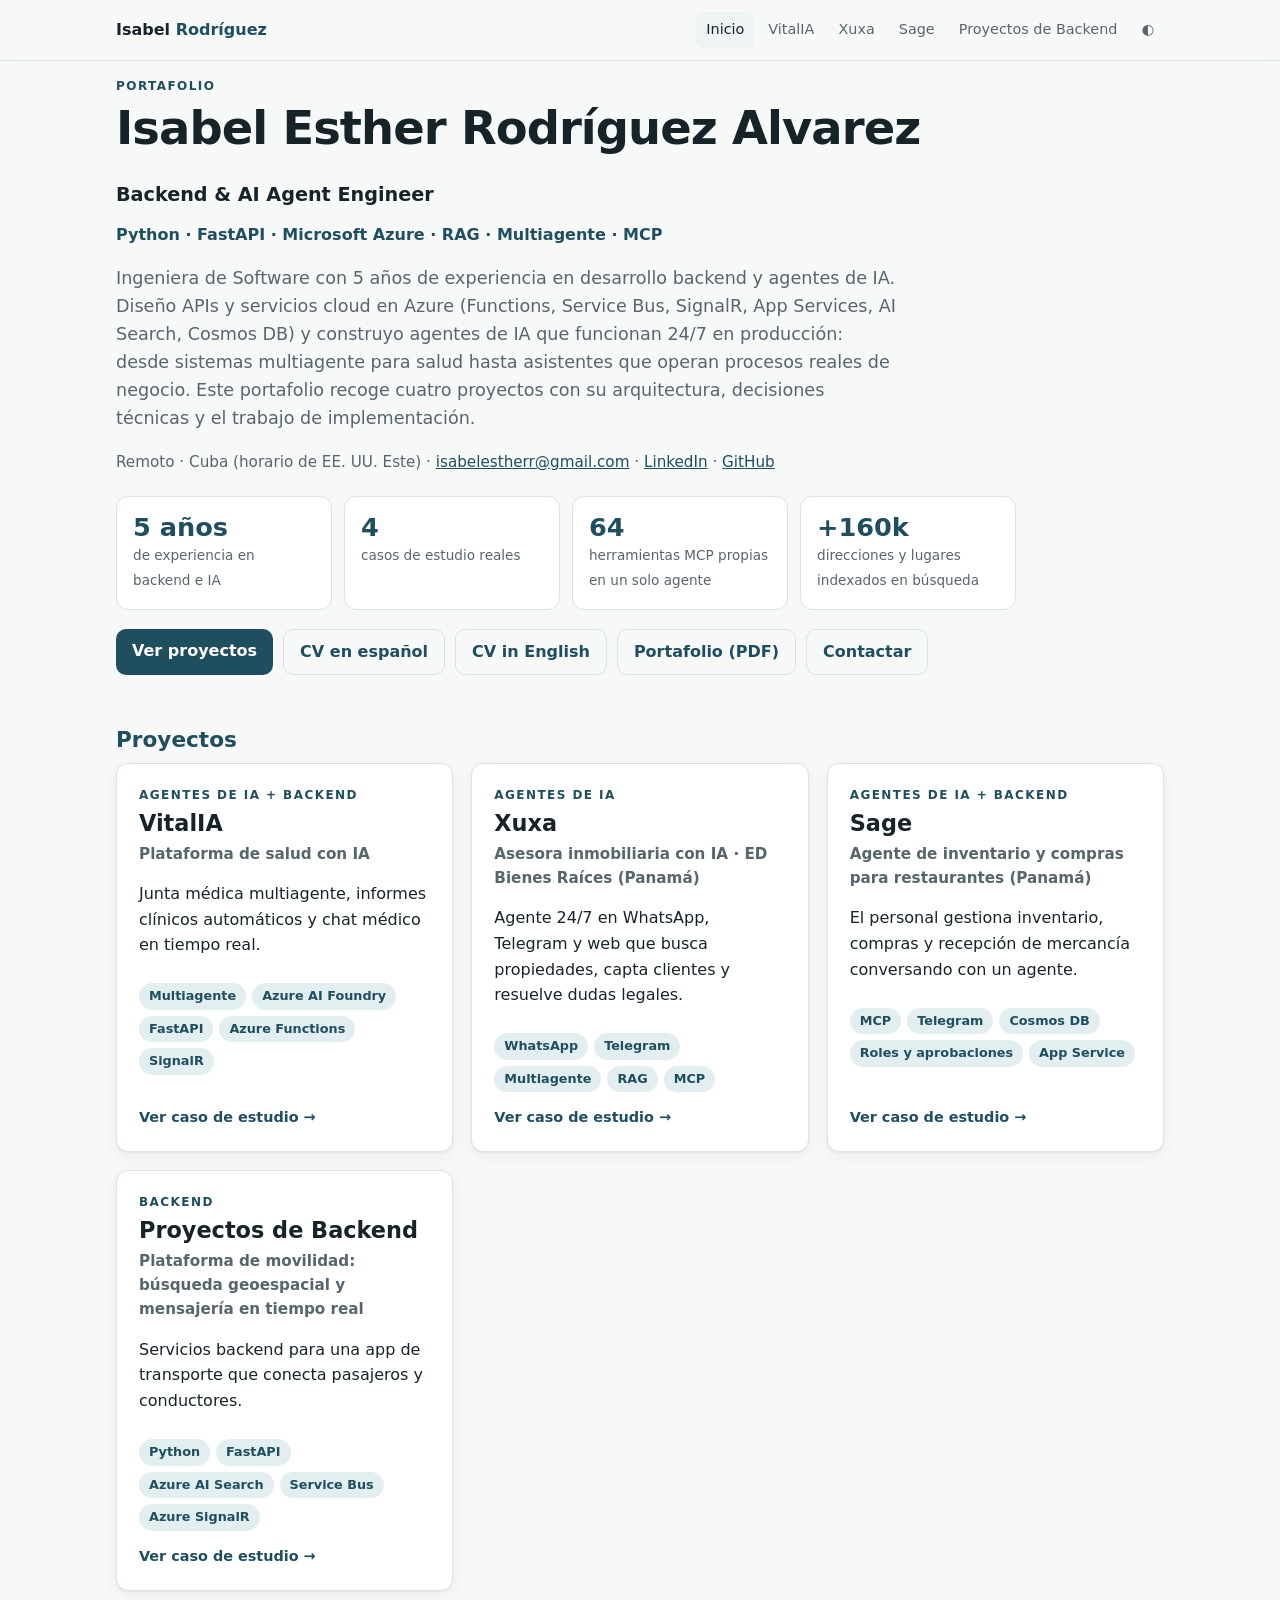
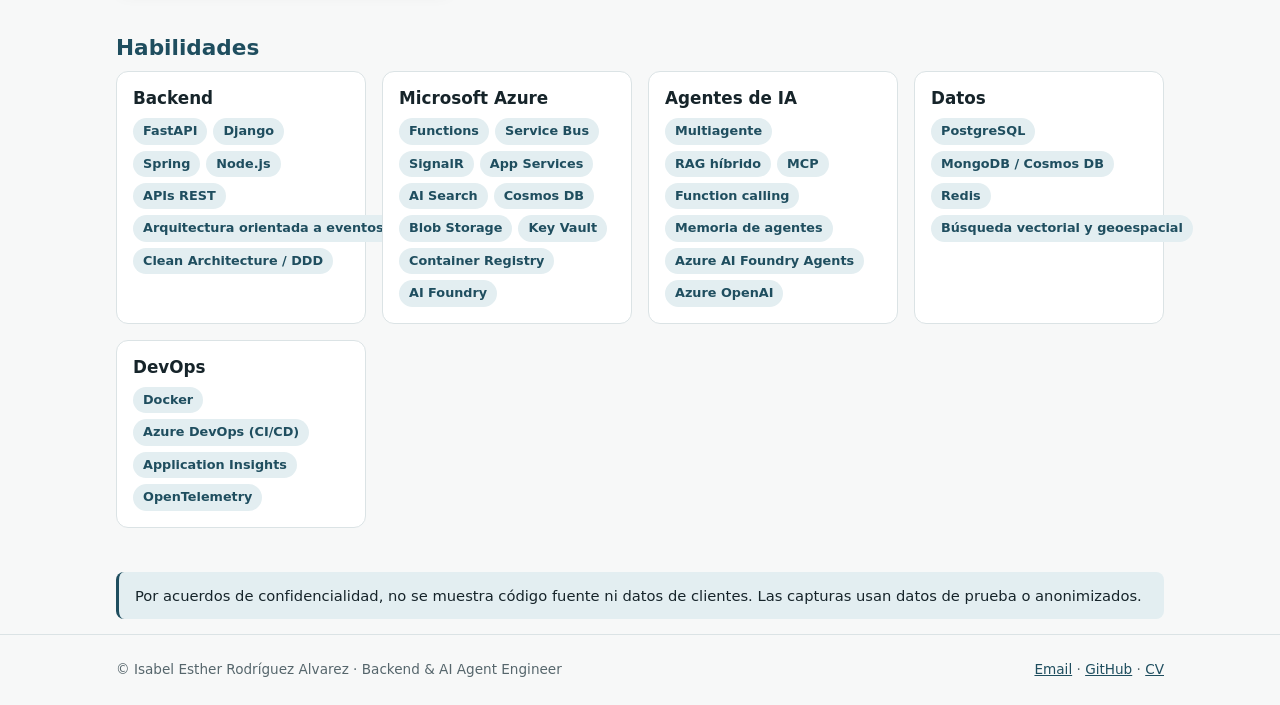
==== index.html @ 1a32b3fb "Publicar portafolio" ====
<!doctype html>
<html lang="es">
<head>
  <meta charset="utf-8">
  <meta name="viewport" content="width=device-width, initial-scale=1">
  <title>Isabel Rodríguez · Backend &amp; AI Agent Engineer</title>
  <meta name="description" content="Portafolio de Isabel Esther Rodríguez Alvarez, Backend &amp; AI Agent Engineer. Casos de estudio de agentes de IA y backend en producción: arquitectura, tecnologías e implementación.">
  <meta name="author" content="Isabel Esther Rodríguez Alvarez">
  <meta property="og:type" content="website">
  <meta property="og:title" content="Isabel Rodríguez · Backend &amp; AI Agent Engineer">
  <meta property="og:description" content="Agentes de IA y backends en Python y Azure, en producción. Casos de estudio y CV.">
  <meta property="og:url" content="https://isabel159.github.io/">
  <meta name="twitter:card" content="summary">
  <link rel="icon" href="data:image/svg+xml,%3Csvg xmlns='http://www.w3.org/2000/svg' viewBox='0 0 64 64'%3E%3Crect width='64' height='64' rx='14' fill='%231f4e5f'/%3E%3Ctext x='32' y='42' font-family='Segoe UI,Arial,sans-serif' font-size='28' font-weight='700' fill='white' text-anchor='middle'%3EIR%3C/text%3E%3C/svg%3E">
  <link rel="stylesheet" href="styles.css">
</head>
<body>
  <header class="site-header">
    <div class="wrap">
      <a class="brand" href="#/">Isabel <span>Rodríguez</span></a>
      <nav class="nav" id="nav"></nav>
    </div>
  </header>

  <main class="wrap" id="app"></main>

  <footer>
    <div class="wrap">
      <span>© Isabel Esther Rodríguez Alvarez · Backend &amp; AI Agent Engineer</span>
      <span><a href="mailto:isabelestherr@gmail.com">Email</a> · <a href="https://github.com/isabel159" target="_blank" rel="noopener">GitHub</a> · <a href="cv/CV_Isabel_Rodriguez_ES.pdf" target="_blank">CV</a></span>
    </div>
  </footer>

  <script src="content.js"></script>
  <script src="render.js"></script>
  <script>
    (function () {
      const { profile, cases } = window.PORTFOLIO;
      const R = window.Render;
      const app = document.getElementById('app');
      const nav = document.getElementById('nav');

      function renderNav(active) {
        nav.innerHTML =
          `<a href="#/" class="${active === 'home' ? 'active' : ''}">Inicio</a>` +
          cases.map((c) => `<a href="#/proyecto/${c.slug}" class="${active === c.slug ? 'active' : ''}">${R.esc(c.name)}</a>`).join('') +
          `<button type="button" id="theme" aria-label="Cambiar tema">◐</button>`;
        document.getElementById('theme').onclick = toggleTheme;
      }

      function home() {
        renderNav('home');
        document.title = 'Isabel Rodríguez · Portafolio';
        app.innerHTML = `
          <section class="hero">
            ${R.profileBlock(profile)}
            <div class="btns">
              <a class="btn" href="#proyectos">Ver proyectos</a>
              <a class="btn ghost" href="cv/CV_Isabel_Rodriguez_ES.pdf" target="_blank">CV en español</a>
              <a class="btn ghost" href="cv/CV_Isabel_Rodriguez_EN.pdf" target="_blank">CV in English</a>
              <a class="btn ghost" href="cv/Portafolio_Isabel_Rodriguez.pdf" target="_blank">Portafolio (PDF)</a>
              <a class="btn ghost" href="mailto:isabelestherr@gmail.com">Contactar</a>
            </div>
          </section>
          <section class="block" id="proyectos">
            <h2>Proyectos</h2>
            <div class="projects">${cases.map(R.caseCard).join('')}</div>
          </section>
          <section class="block">
            <h2>Habilidades</h2>
            ${R.skills(profile)}
          </section>
          <section class="block">
            <p class="note">${R.esc(profile.note)}</p>
          </section>`;
      }

      function project(slug) {
        const i = cases.findIndex((c) => c.slug === slug);
        if (i < 0) return home();
        const c = cases[i];
        const prev = cases[(i - 1 + cases.length) % cases.length];
        const next = cases[(i + 1) % cases.length];
        renderNav(slug);
        document.title = `${c.name} · Isabel Rodríguez`;
        app.innerHTML = R.caseBody(c) + `
          <nav class="case-nav">
            <a class="btn ghost" href="#/proyecto/${prev.slug}">← ${R.esc(prev.name)}</a>
            <a class="btn ghost" href="#/proyecto/${next.slug}">${R.esc(next.name)} →</a>
          </nav>`;
      }

      function route() {
        const m = location.hash.match(/^#\/proyecto\/([\w-]+)/);
        if (m) { project(m[1]); window.scrollTo(0, 0); }
        else if (location.hash === '#proyectos') { home(); document.getElementById('proyectos').scrollIntoView(); }
        else home();
      }

      function toggleTheme() {
        const root = document.documentElement;
        const dark = root.dataset.theme ? root.dataset.theme === 'dark' : matchMedia('(prefers-color-scheme: dark)').matches;
        root.dataset.theme = dark ? 'light' : 'dark';
        try { localStorage.setItem('theme', root.dataset.theme); } catch (e) {}
      }
      try { const t = localStorage.getItem('theme'); if (t) document.documentElement.dataset.theme = t; } catch (e) {}

      // Ampliar capturas al hacer clic
      const lb = document.createElement('div');
      lb.className = 'lightbox'; lb.hidden = true; lb.innerHTML = '<img alt="">';
      document.body.appendChild(lb);
      lb.onclick = () => { lb.hidden = true; };
      document.addEventListener('keydown', (e) => { if (e.key === 'Escape') lb.hidden = true; });
      app.addEventListener('click', (e) => {
        const a = e.target.closest('a[data-zoom]');
        if (!a) return;
        e.preventDefault();
        const img = a.querySelector('img');
        lb.querySelector('img').src = a.getAttribute('href');
        lb.querySelector('img').alt = img ? img.alt : '';
        lb.hidden = false;
      });

      window.addEventListener('hashchange', route);
      route();
    })();
  </script>
</body>
</html>
---- styles.css ----
:root {
  --bg: #f7f8f8;
  --surface: #ffffff;
  --surface-2: #eef3f4;
  --text: #16242a;
  --muted: #56666c;
  --line: #dbe3e5;
  --accent: #1f4e5f;
  --accent-2: #2f7489;
  --accent-soft: #e3eef1;
  --shadow: 0 1px 2px rgba(16, 36, 42, .06), 0 4px 16px rgba(16, 36, 42, .05);
  --radius: 12px;
  --maxw: 1080px;
  --font: "Segoe UI", "Inter", system-ui, -apple-system, Roboto, "Helvetica Neue", Arial, sans-serif;
  color-scheme: light;
}
@media (prefers-color-scheme: dark) {
  :root:not([data-theme="light"]) {
    --bg: #0f1719; --surface: #152124; --surface-2: #1b2b2f; --text: #e6eef0; --muted: #9db0b5;
    --line: #26393e; --accent: #7cc3d6; --accent-2: #9fd6e4; --accent-soft: #1d3339;
    --shadow: 0 1px 2px rgba(0,0,0,.3), 0 4px 16px rgba(0,0,0,.25); color-scheme: dark;
  }
}
:root[data-theme="dark"] {
  --bg: #0f1719; --surface: #152124; --surface-2: #1b2b2f; --text: #e6eef0; --muted: #9db0b5;
  --line: #26393e; --accent: #7cc3d6; --accent-2: #9fd6e4; --accent-soft: #1d3339;
  --shadow: 0 1px 2px rgba(0,0,0,.3), 0 4px 16px rgba(0,0,0,.25); color-scheme: dark;
}

* { box-sizing: border-box; }
html { scroll-behavior: smooth; }
body { margin: 0; background: var(--bg); color: var(--text); font-family: var(--font); font-size: 16px; line-height: 1.6; }
a { color: var(--accent); }
h1, h2, h3 { line-height: 1.2; margin: 0 0 .5em; }
h1 { font-size: clamp(2rem, 5vw, 2.9rem); letter-spacing: -.02em; }
h2 { font-size: 1.35rem; color: var(--accent); }
h3 { font-size: 1.05rem; }
p { margin: 0 0 1em; }
code { font-family: Consolas, "Cascadia Mono", monospace; font-size: .8em; }

/* Layout */
.wrap { max-width: var(--maxw); margin: 0 auto; padding: 0 16px; }
.site-header { position: sticky; top: 0; z-index: 10; background: color-mix(in srgb, var(--bg) 88%, transparent); backdrop-filter: blur(8px); border-bottom: 1px solid var(--line); }
.site-header .wrap { display: flex; align-items: center; gap: 16px; min-height: 60px; }
.brand { font-weight: 700; text-decoration: none; color: var(--text); white-space: nowrap; }
.brand span { color: var(--accent); }
.nav { display: flex; gap: 4px; margin-left: auto; flex-wrap: wrap; justify-content: flex-end; }
.nav a, .nav button { font: inherit; font-size: .9rem; color: var(--muted); text-decoration: none; padding: 6px 10px; border-radius: 8px; border: 0; background: none; cursor: pointer; }
.nav a:hover, .nav button:hover, .nav a.active { color: var(--text); background: var(--surface-2); }
main { padding: 40px 0 72px; }
footer { border-top: 1px solid var(--line); color: var(--muted); font-size: .85rem; padding: 24px 0; }

/* Common */
.eyebrow { text-transform: uppercase; letter-spacing: .12em; font-size: .75rem; font-weight: 600; color: var(--accent); margin-bottom: .4em; }
.lead { font-size: 1.1rem; color: var(--muted); max-width: 70ch; }
.case-title { font-size: 1.2rem; font-weight: 600; margin-bottom: .6em; }
.stackline { color: var(--accent); font-weight: 600; }
.meta { color: var(--muted); font-size: .95rem; }
.note { background: var(--accent-soft); border-left: 3px solid var(--accent); padding: 12px 16px; border-radius: 8px; color: var(--text); font-size: .92rem; }
.chips { list-style: none; padding: 0; margin: .6em 0 0; display: flex; flex-wrap: wrap; gap: 6px; }
.chip { font-size: .8rem; padding: 3px 10px; border-radius: 999px; background: var(--accent-soft); color: var(--accent); font-weight: 600; }
.btn { display: inline-block; padding: 9px 16px; border-radius: 10px; background: var(--accent); color: var(--surface); font-weight: 600; text-decoration: none; }
.btn.ghost { background: transparent; color: var(--accent); border: 1px solid var(--line); }
.btns { display: flex; gap: 10px; flex-wrap: wrap; margin-top: 1.2em; }
section.block { margin-top: 44px; }

/* Home */
.hero { padding: 16px 0 8px; }
.skills { display: grid; grid-template-columns: repeat(auto-fit, minmax(220px, 1fr)); gap: 16px; }
.skill-group { background: var(--surface); border: 1px solid var(--line); border-radius: var(--radius); padding: 16px; }
.projects { display: grid; grid-template-columns: repeat(auto-fit, minmax(300px, 1fr)); gap: 18px; }
.project-card { display: flex; flex-direction: column; background: var(--surface); border: 1px solid var(--line); border-radius: var(--radius); padding: 22px; text-decoration: none; color: var(--text); box-shadow: var(--shadow); transition: transform .15s, border-color .15s; }
.project-card:hover { transform: translateY(-2px); border-color: var(--accent-2); }
.project-card h3 { font-size: 1.4rem; margin-bottom: .2em; }
.pc-title { font-weight: 600; color: var(--muted); font-size: .95rem; }
.project-card .more { margin-top: auto; padding-top: 14px; color: var(--accent); font-weight: 600; font-size: .9rem; }

/* Case */
.case-hero { display: flex; gap: 24px; align-items: flex-start; justify-content: space-between; }
.case-logo { width: 150px; height: 150px; object-fit: contain; border-radius: var(--radius); background: #fff; border: 1px solid var(--line); flex-shrink: 0; }
.metrics { display: grid; grid-template-columns: repeat(4, 1fr); gap: 12px; margin-top: 28px; }
.metric { background: var(--surface); border: 1px solid var(--line); border-radius: var(--radius); padding: 16px; }
.metric strong { display: block; font-size: 1.6rem; color: var(--accent); line-height: 1.1; }
.metric span { font-size: .85rem; color: var(--muted); }
.role { font-size: 1.05rem; background: var(--surface); border: 1px solid var(--line); border-left: 4px solid var(--accent); padding: 14px 18px; border-radius: 8px; }
.cards { display: grid; grid-template-columns: repeat(auto-fit, minmax(240px, 1fr)); gap: 14px; }
.card { background: var(--surface); border: 1px solid var(--line); border-radius: var(--radius); padding: 18px; }
.card p, .challenge p, .flow p { color: var(--muted); font-size: .94rem; margin: 0; }

.diagram { display: grid; gap: 12px; background: var(--surface); border: 1px solid var(--line); border-radius: var(--radius); padding: 18px; }
.lane { display: grid; grid-template-columns: 110px 1fr; gap: 12px; align-items: center; }
.lane-label { font-size: .75rem; text-transform: uppercase; letter-spacing: .1em; font-weight: 700; color: var(--accent); }
.lane-nodes { display: flex; align-items: stretch; gap: 8px; flex-wrap: wrap; }
.node { flex: 1 1 140px; background: var(--surface-2); border: 1px solid var(--line); border-radius: 10px; padding: 10px 12px; min-width: 130px; }
.node strong { display: block; font-size: .9rem; }
.node span { display: block; font-size: .78rem; color: var(--muted); }
.arrow { align-self: center; color: var(--accent); font-weight: 700; }
.caption { color: var(--muted); font-size: .88rem; margin-top: 10px; }

.flow { list-style: none; padding: 0; margin: 0; display: grid; grid-template-columns: repeat(6, 1fr); gap: 10px; }
.flow li { position: relative; background: var(--surface); border: 1px solid var(--line); border-radius: var(--radius); padding: 14px 12px; }
.flow strong { display: block; font-size: .92rem; margin: 6px 0 4px; }
.flow p { font-size: .82rem; }
.step-n { display: inline-grid; place-items: center; width: 26px; height: 26px; border-radius: 50%; background: var(--accent); color: var(--surface); font-size: .8rem; font-weight: 700; }

.tech { display: grid; gap: 0; margin: 0; background: var(--surface); border: 1px solid var(--line); border-radius: var(--radius); overflow: hidden; }
.tech > div { display: grid; grid-template-columns: 220px 1fr; border-top: 1px solid var(--line); }
.tech > div:first-child { border-top: 0; }
.tech dt { font-weight: 700; padding: 12px 16px; background: var(--surface-2); font-size: .92rem; }
.tech dd { margin: 0; padding: 12px 16px; font-size: .94rem; }

.challenges { display: grid; grid-template-columns: repeat(2, 1fr); gap: 14px; }
.challenge { display: flex; gap: 14px; background: var(--surface); border: 1px solid var(--line); border-radius: var(--radius); padding: 18px; }
.ch-n { font-weight: 800; color: var(--accent); font-size: 1.1rem; line-height: 1.3; }

.shots { display: grid; grid-template-columns: repeat(2, 1fr); gap: 16px; }
.shot { margin: 0; }
.shot-frame { position: relative; aspect-ratio: 16 / 10; border-radius: var(--radius); overflow: hidden; background: var(--surface); border: 1px solid var(--line); }
.shot-frame img { width: 100%; height: 100%; object-fit: contain; display: block; background: var(--surface-2); }
.shot-placeholder { display: none; position: absolute; inset: 0; flex-direction: column; align-items: center; justify-content: center; gap: 6px; color: var(--muted); border: 2px dashed var(--line); border-radius: var(--radius); background: repeating-linear-gradient(135deg, var(--surface), var(--surface) 12px, var(--surface-2) 12px, var(--surface-2) 24px); text-align: center; padding: 12px; }
.shot-frame.empty { border: 0; }
.shot-frame.empty .shot-placeholder { display: flex; }
.shot-placeholder span { font-weight: 600; }
.shot figcaption { font-size: .88rem; color: var(--muted); margin-top: 8px; }

.results { padding-left: 1.2em; margin: 0; }
.results li { margin-bottom: .4em; }
.case-nav { display: flex; justify-content: space-between; gap: 12px; margin-top: 56px; padding-top: 20px; border-top: 1px solid var(--line); flex-wrap: wrap; }

@media (max-width: 860px) {
  .metrics { grid-template-columns: repeat(2, 1fr); }
  .flow { grid-template-columns: repeat(2, 1fr); }
  .challenges, .shots { grid-template-columns: 1fr; }
  .tech > div { grid-template-columns: 1fr; }
  .lane { grid-template-columns: 1fr; }
  .case-hero { flex-direction: column-reverse; }
  .case-logo { width: 110px; height: 110px; }
}
@media (max-width: 520px) {
  .arrow { transform: rotate(90deg); width: 100%; text-align: center; }
  .node { flex-basis: 100%; }
  .brand { font-size: .95rem; }
}

/* Navegación compacta en móvil: desplazamiento horizontal en lugar de desbordar la página */
@media (max-width: 720px) {
  .site-header .wrap { gap: 10px; }
  .nav { flex-wrap: nowrap; overflow-x: auto; min-width: 0; justify-content: flex-start; scrollbar-width: none; }
  .nav::-webkit-scrollbar { display: none; }
  .nav a, .nav button { white-space: nowrap; flex-shrink: 0; }
  .chips { min-width: 0; }
  main { padding-top: 24px; }
}
body { overflow-wrap: anywhere; }
.ch-n, .step-n, .metric strong, .chip { white-space: nowrap; overflow-wrap: normal; }
.ch-n { min-width: 1.6em; }

/* Las capturas cargadas toman su proporción real (horizontal o vertical de móvil); los huecos vacíos mantienen 16:10 */
.shot-frame { aspect-ratio: auto; display: flex; justify-content: center; background: var(--surface-2); }
.shot-frame img { width: 100%; height: auto; max-height: 620px; object-fit: contain; }
.shot-frame.empty { aspect-ratio: 16 / 10; display: block; }

/* Mejoras para publicación */
.hero-metrics { margin-top: 22px; max-width: 900px; }
a.shot-frame { cursor: zoom-in; }
.lightbox { position: fixed; inset: 0; z-index: 50; background: rgba(8, 14, 16, .88); display: flex; align-items: center; justify-content: center; padding: 24px; cursor: zoom-out; }
.lightbox img { max-width: 100%; max-height: 100%; object-fit: contain; border-radius: 8px; box-shadow: 0 10px 40px rgba(0,0,0,.5); background: #fff; }
.lightbox[hidden] { display: none; }
footer .wrap { display: flex; flex-wrap: wrap; gap: 6px 16px; justify-content: space-between; }
@media (max-width: 640px) {
  .site-header .wrap { gap: 8px; }
  .nav { flex-wrap: nowrap; overflow-x: auto; justify-content: flex-start; scrollbar-width: none; }
  .nav a, .nav button { white-space: nowrap; }
  .hero-metrics { grid-template-columns: repeat(2, 1fr); }
}
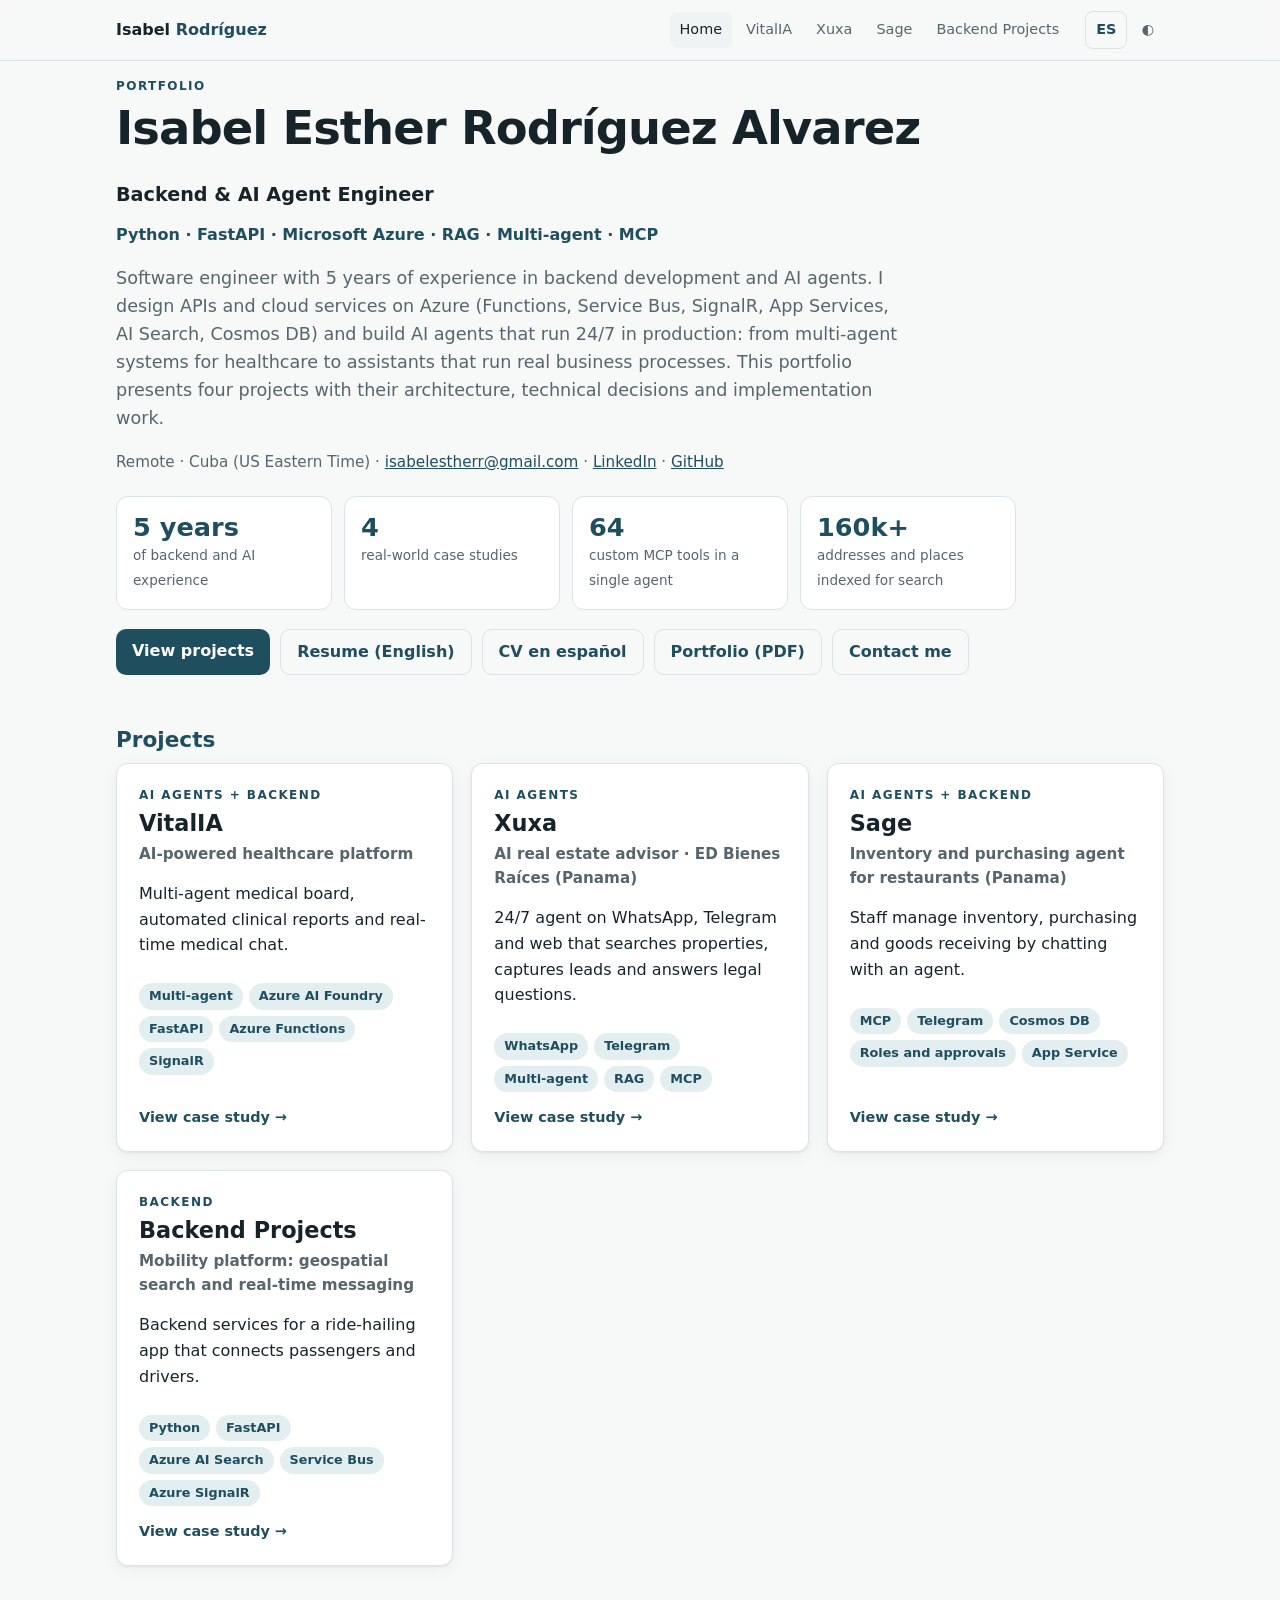
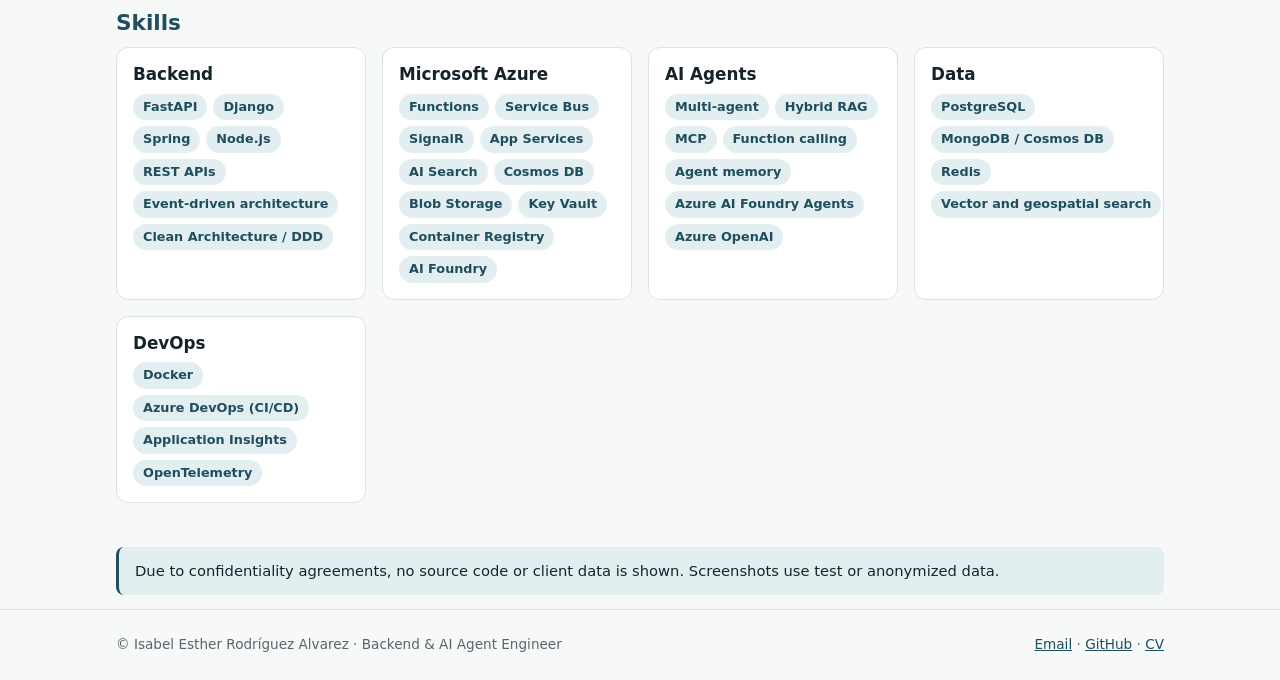
==== commit 43721dfc: "Update_Portafolio_actualizacion_ES_EN" ====
--- a/index.html
+++ b/index.html
@@ -8,7 +8,7 @@
   <meta name="author" content="Isabel Esther Rodríguez Alvarez">
   <meta property="og:type" content="website">
   <meta property="og:title" content="Isabel Rodríguez · Backend &amp; AI Agent Engineer">
-  <meta property="og:description" content="Agentes de IA y backends en Python y Azure, en producción. Casos de estudio y CV.">
+  <meta property="og:description" content="AI agents and Python/Azure backends in production · Case studies and resume (EN/ES).">
   <meta property="og:url" content="https://isabel159.github.io/">
   <meta name="twitter:card" content="summary">
   <link rel="icon" href="data:image/svg+xml,%3Csvg xmlns='http://www.w3.org/2000/svg' viewBox='0 0 64 64'%3E%3Crect width='64' height='64' rx='14' fill='%231f4e5f'/%3E%3Ctext x='32' y='42' font-family='Segoe UI,Arial,sans-serif' font-size='28' font-weight='700' fill='white' text-anchor='middle'%3EIR%3C/text%3E%3C/svg%3E">
@@ -19,6 +19,7 @@
     <div class="wrap">
       <a class="brand" href="#/">Isabel <span>Rodríguez</span></a>
       <nav class="nav" id="nav"></nav>
+      <div class="tools" id="tools"></div>
     </div>
   </header>
 
@@ -27,11 +28,13 @@
   <footer>
     <div class="wrap">
       <span>© Isabel Esther Rodríguez Alvarez · Backend &amp; AI Agent Engineer</span>
-      <span><a href="mailto:isabelestherr@gmail.com">Email</a> · <a href="https://github.com/isabel159" target="_blank" rel="noopener">GitHub</a> · <a href="cv/CV_Isabel_Rodriguez_ES.pdf" target="_blank">CV</a></span>
+      <span><a href="mailto:isabelestherr@gmail.com">Email</a> · <a href="https://github.com/isabel159" target="_blank" rel="noopener">GitHub</a> · <a id="footer-cv" href="cv/CV_Isabel_Rodriguez_ES.pdf" target="_blank">CV</a></span>
     </div>
   </footer>
 
   <script src="content.js"></script>
+  <script src="content.en.js"></script>
+  <script src="i18n.js"></script>
   <script src="render.js"></script>
   <script>
     (function () {
@@ -39,35 +42,41 @@
       const R = window.Render;
       const app = document.getElementById('app');
       const nav = document.getElementById('nav');
+      const T = window.T;
+      document.querySelector('meta[name="description"]').content = T.description;
+      document.getElementById('footer-cv').href = T.cvPrimary.href;
 
       function renderNav(active) {
         nav.innerHTML =
-          `<a href="#/" class="${active === 'home' ? 'active' : ''}">Inicio</a>` +
-          cases.map((c) => `<a href="#/proyecto/${c.slug}" class="${active === c.slug ? 'active' : ''}">${R.esc(c.name)}</a>`).join('') +
-          `<button type="button" id="theme" aria-label="Cambiar tema">◐</button>`;
+          `<a href="#/" class="${active === 'home' ? 'active' : ''}">${T.home}</a>` +
+          cases.map((c) => `<a href="#/proyecto/${c.slug}" class="${active === c.slug ? 'active' : ''}">${R.esc(c.name)}</a>`).join('');
+        document.getElementById('tools').innerHTML =
+          `<button type="button" id="lang" class="lang-btn" aria-label="${T.switchLabel}" title="${T.switchLabel}">${T.switchText}</button>` +
+          `<button type="button" id="theme" aria-label="${T.theme}">◐</button>`;
         document.getElementById('theme').onclick = toggleTheme;
+        document.getElementById('lang').onclick = window.switchLang;
       }
 
       function home() {
         renderNav('home');
-        document.title = 'Isabel Rodríguez · Portafolio';
+        document.title = T.siteTitle;
         app.innerHTML = `
           <section class="hero">
             ${R.profileBlock(profile)}
             <div class="btns">
-              <a class="btn" href="#proyectos">Ver proyectos</a>
-              <a class="btn ghost" href="cv/CV_Isabel_Rodriguez_ES.pdf" target="_blank">CV en español</a>
-              <a class="btn ghost" href="cv/CV_Isabel_Rodriguez_EN.pdf" target="_blank">CV in English</a>
-              <a class="btn ghost" href="cv/Portafolio_Isabel_Rodriguez.pdf" target="_blank">Portafolio (PDF)</a>
-              <a class="btn ghost" href="mailto:isabelestherr@gmail.com">Contactar</a>
+              <a class="btn" href="#proyectos">${T.viewProjects}</a>
+              <a class="btn ghost" href="${T.cvPrimary.href}" target="_blank">${T.cvPrimary.text}</a>
+              <a class="btn ghost" href="${T.cvSecondary.href}" target="_blank">${T.cvSecondary.text}</a>
+              <a class="btn ghost" href="${T.portfolioPdf.href}" target="_blank">${T.portfolioPdf.text}</a>
+              <a class="btn ghost" href="mailto:${profile.email}">${T.contact}</a>
             </div>
           </section>
           <section class="block" id="proyectos">
-            <h2>Proyectos</h2>
+            <h2>${T.projects}</h2>
             <div class="projects">${cases.map(R.caseCard).join('')}</div>
           </section>
           <section class="block">
-            <h2>Habilidades</h2>
+            <h2>${T.skills}</h2>
             ${R.skills(profile)}
           </section>
           <section class="block">
--- a/styles.css
+++ b/styles.css
@@ -88,8 +88,8 @@
 .card p, .challenge p, .flow p { color: var(--muted); font-size: .94rem; margin: 0; }
 
 .diagram { display: grid; gap: 12px; background: var(--surface); border: 1px solid var(--line); border-radius: var(--radius); padding: 18px; }
-.lane { display: grid; grid-template-columns: 110px 1fr; gap: 12px; align-items: center; }
-.lane-label { font-size: .75rem; text-transform: uppercase; letter-spacing: .1em; font-weight: 700; color: var(--accent); }
+.lane { display: grid; grid-template-columns: 128px 1fr; gap: 12px; align-items: center; }
+.lane-label { font-size: .72rem; text-transform: uppercase; letter-spacing: .06em; overflow-wrap: normal; word-break: normal; hyphens: none; font-weight: 700; color: var(--accent); }
 .lane-nodes { display: flex; align-items: stretch; gap: 8px; flex-wrap: wrap; }
 .node { flex: 1 1 140px; background: var(--surface-2); border: 1px solid var(--line); border-radius: 10px; padding: 10px 12px; min-width: 130px; }
 .node strong { display: block; font-size: .9rem; }
@@ -173,3 +173,13 @@
   .nav a, .nav button { white-space: nowrap; }
   .hero-metrics { grid-template-columns: repeat(2, 1fr); }
 }
+.nav .lang-btn { font-weight: 700; color: var(--accent); border: 1px solid var(--line); }
+
+.tools { display: flex; gap: 4px; flex-shrink: 0; }
+.tools button { font: inherit; font-size: .9rem; color: var(--muted); padding: 6px 10px; border-radius: 8px; border: 0; background: none; cursor: pointer; }
+.tools button:hover { color: var(--text); background: var(--surface-2); }
+.tools .lang-btn { font-weight: 700; color: var(--accent); border: 1px solid var(--line); }
+@media (max-width: 640px) {
+  .nav { flex: 1; min-width: 0; }
+  .brand { font-size: .95rem; }
+}
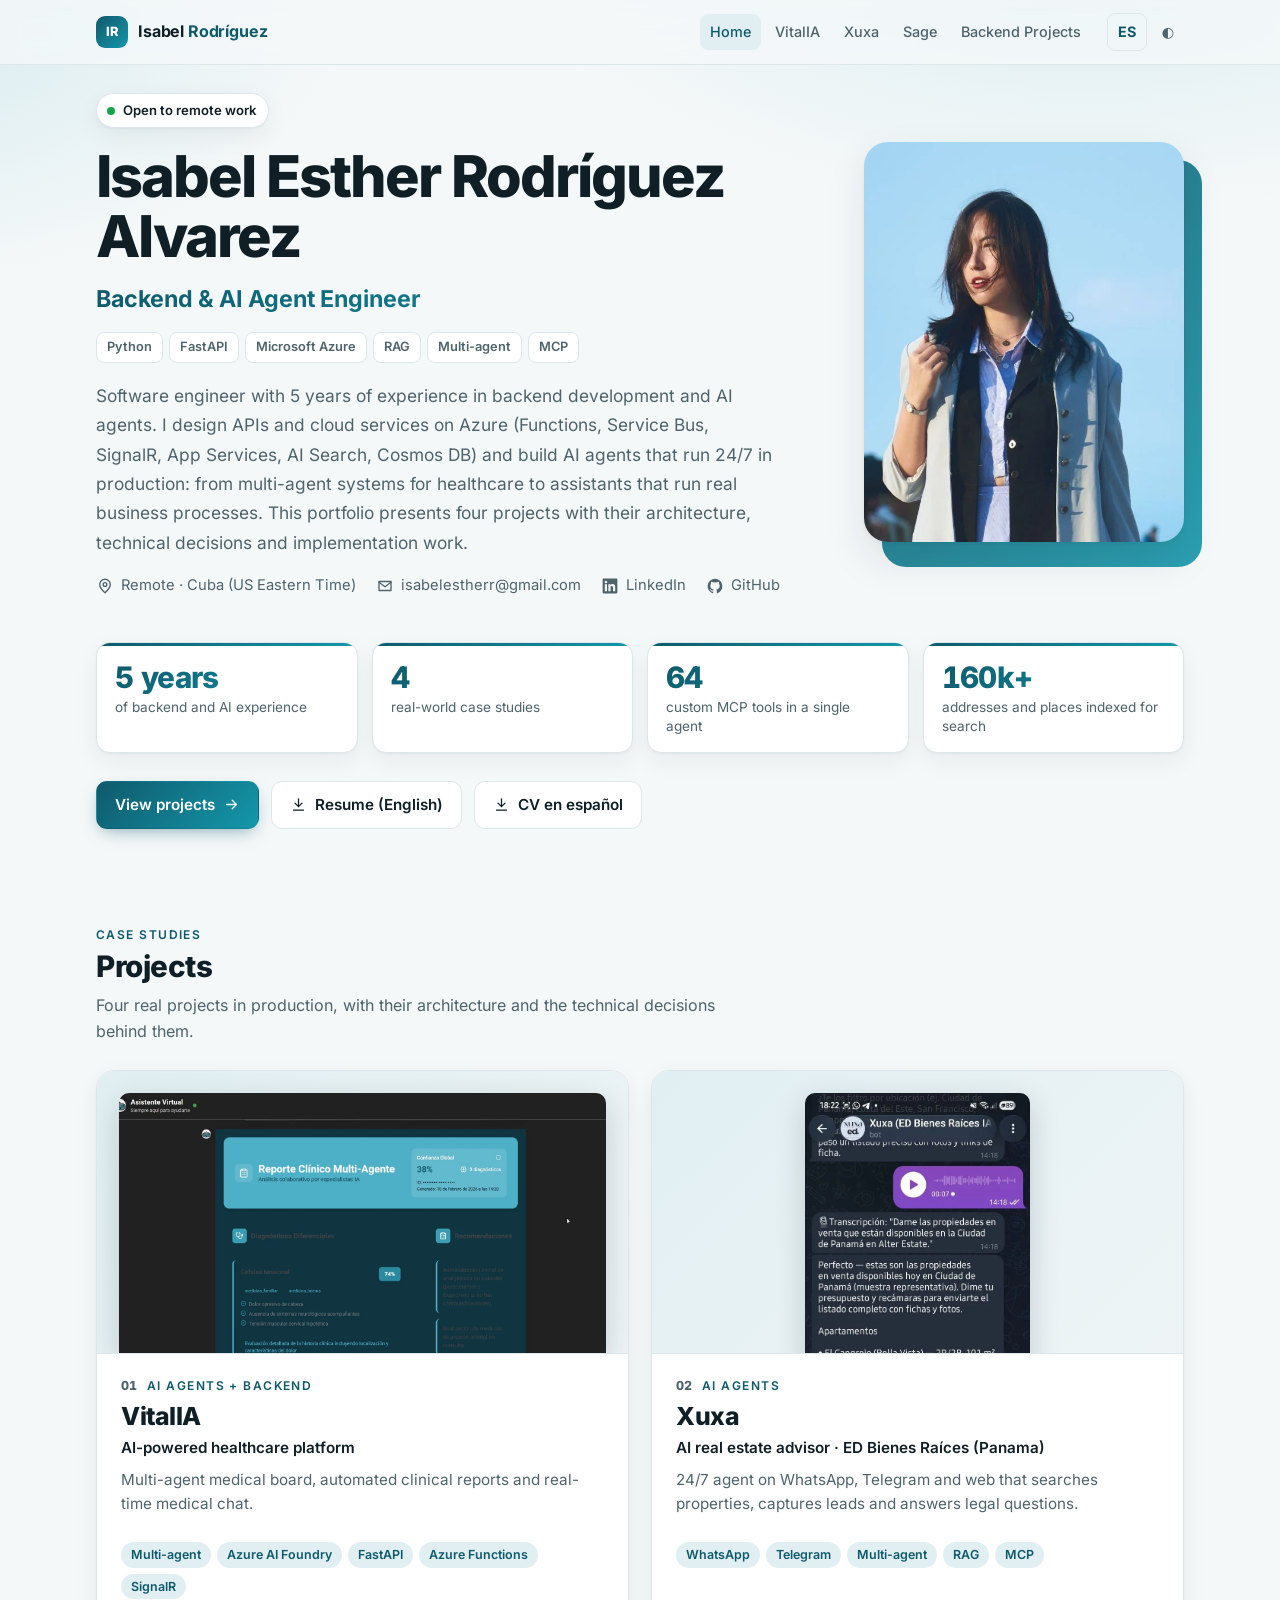
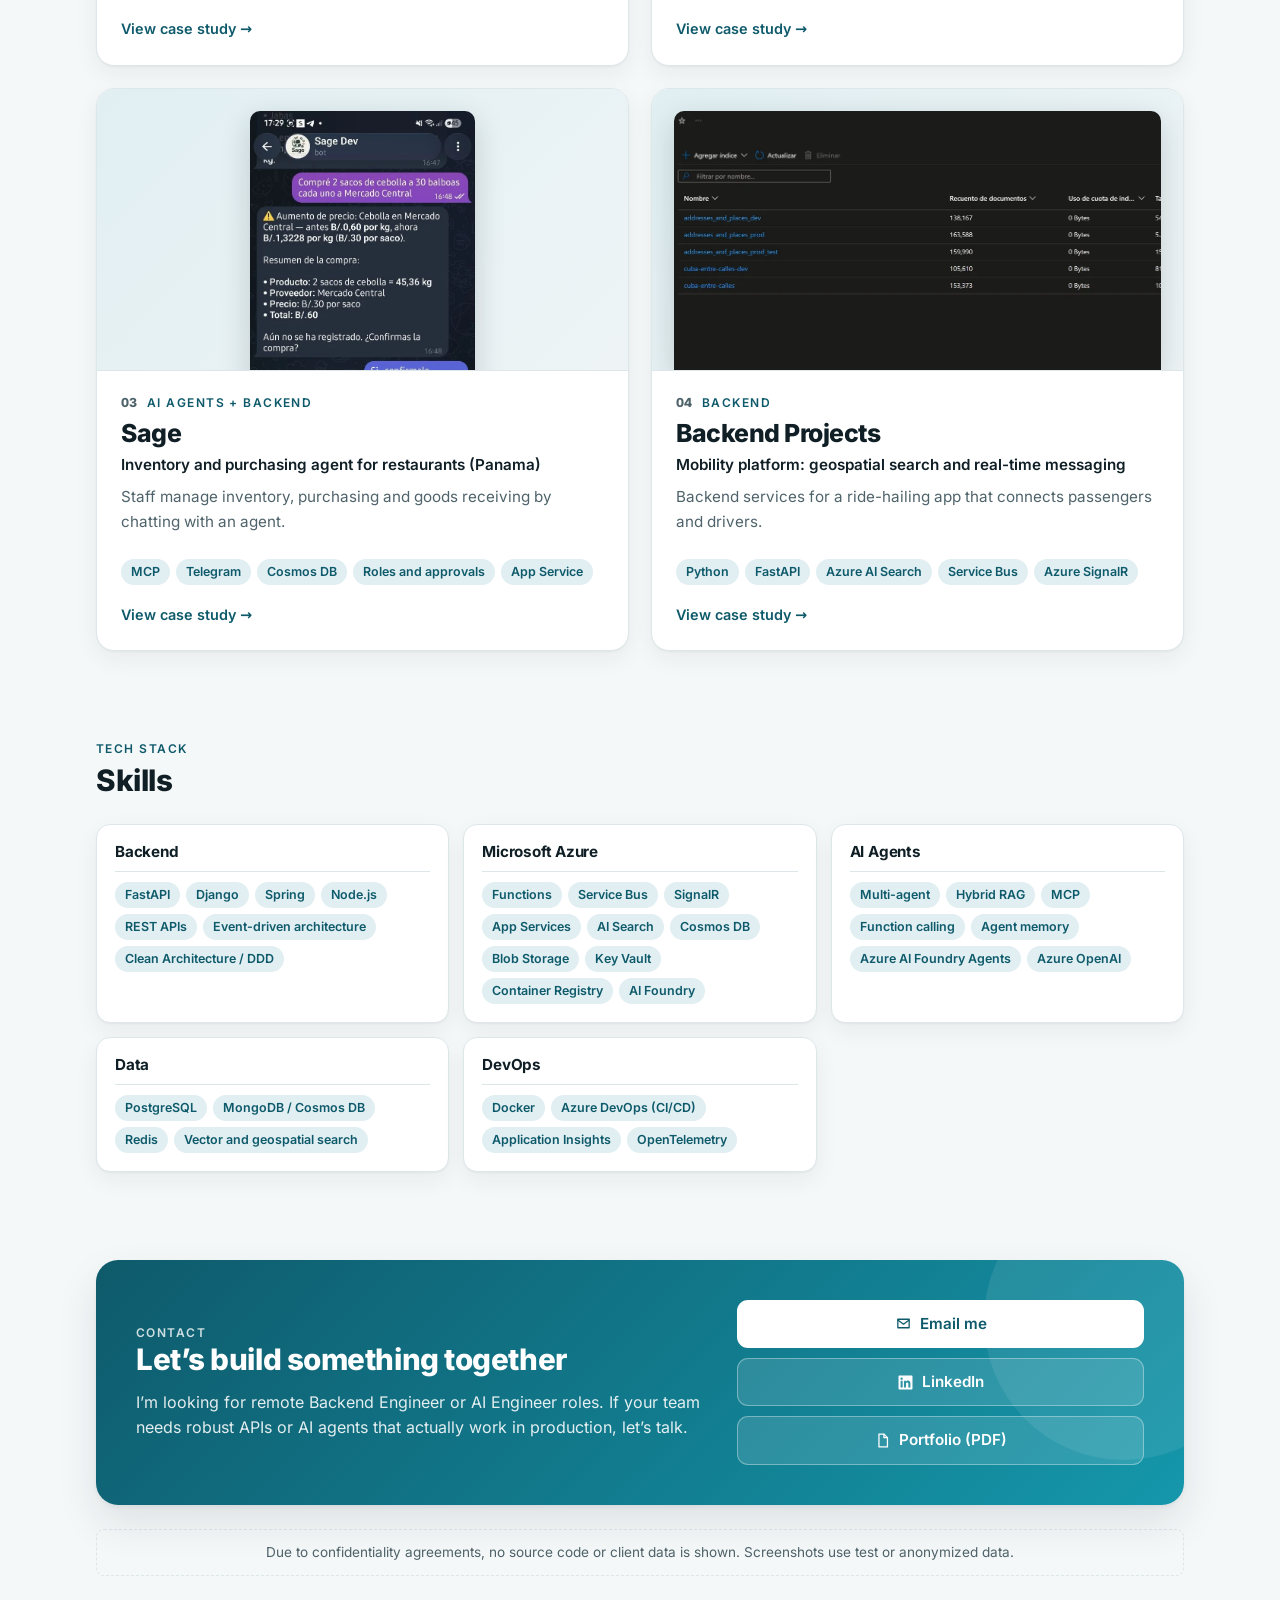
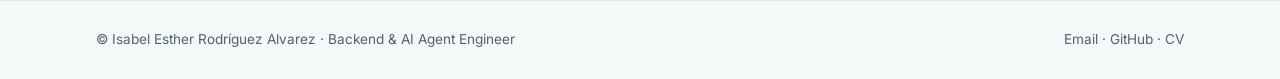
==== commit 0e28393e: "Update Portafolio_web_v3" ====
--- a/index.html
+++ b/index.html
@@ -12,12 +12,13 @@
   <meta property="og:url" content="https://isabel159.github.io/">
   <meta name="twitter:card" content="summary">
   <link rel="icon" href="data:image/svg+xml,%3Csvg xmlns='http://www.w3.org/2000/svg' viewBox='0 0 64 64'%3E%3Crect width='64' height='64' rx='14' fill='%231f4e5f'/%3E%3Ctext x='32' y='42' font-family='Segoe UI,Arial,sans-serif' font-size='28' font-weight='700' fill='white' text-anchor='middle'%3EIR%3C/text%3E%3C/svg%3E">
+  <link rel="preload" href="fonts/inter-latin.woff2" as="font" type="font/woff2" crossorigin>
   <link rel="stylesheet" href="styles.css">
 </head>
 <body>
   <header class="site-header">
     <div class="wrap">
-      <a class="brand" href="#/">Isabel <span>Rodríguez</span></a>
+      <a class="brand" href="#/"><span class="brand-mark" aria-hidden="true">IR</span><span class="brand-name">Isabel <b>Rodríguez</b></span></a>
       <nav class="nav" id="nav"></nav>
       <div class="tools" id="tools"></div>
     </div>
@@ -61,25 +62,35 @@
         renderNav('home');
         document.title = T.siteTitle;
         app.innerHTML = `
-          <section class="hero">
+          <section class="hero reveal">
             ${R.profileBlock(profile)}
             <div class="btns">
-              <a class="btn" href="#proyectos">${T.viewProjects}</a>
-              <a class="btn ghost" href="${T.cvPrimary.href}" target="_blank">${T.cvPrimary.text}</a>
-              <a class="btn ghost" href="${T.cvSecondary.href}" target="_blank">${T.cvSecondary.text}</a>
-              <a class="btn ghost" href="${T.portfolioPdf.href}" target="_blank">${T.portfolioPdf.text}</a>
-              <a class="btn ghost" href="mailto:${profile.email}">${T.contact}</a>
+              <a class="btn" href="#proyectos">${T.viewProjects} ${R.icon('arrow')}</a>
+              <a class="btn ghost" href="${T.cvPrimary.href}" target="_blank">${R.icon('download')} ${T.cvPrimary.text}</a>
+              <a class="btn ghost" href="${T.cvSecondary.href}" target="_blank">${R.icon('download')} ${T.cvSecondary.text}</a>
             </div>
           </section>
-          <section class="block" id="proyectos">
-            <h2>${T.projects}</h2>
-            <div class="projects">${cases.map(R.caseCard).join('')}</div>
+          <section class="block reveal" id="proyectos">
+            ${R.sectionHead(T.projectsEyebrow, T.projects, T.projectsIntro)}
+            <div class="projects">${cases.map((c, i) => R.caseCard(c, i)).join('')}</div>
           </section>
-          <section class="block">
-            <h2>${T.skills}</h2>
+          <section class="block reveal">
+            ${R.sectionHead(T.skillsEyebrow, T.skills)}
             ${R.skills(profile)}
           </section>
-          <section class="block">
+          <section class="block reveal">
+            <div class="cta">
+              <div class="cta-text">
+                <p class="eyebrow">${T.ctaEyebrow}</p>
+                <h2>${T.ctaTitle}</h2>
+                <p>${T.ctaText}</p>
+              </div>
+              <div class="cta-actions">
+                <a class="btn" href="mailto:${profile.email}">${R.icon('mail')} ${T.writeMe}</a>
+                <a class="btn ghost" href="${R.esc(profile.linkedin)}" target="_blank" rel="noopener">${R.icon('linkedin')} LinkedIn</a>
+                <a class="btn ghost" href="${T.portfolioPdf.href}" target="_blank">${R.icon('file')} ${T.portfolioPdf.text}</a>
+              </div>
+            </div>
             <p class="note">${R.esc(profile.note)}</p>
           </section>`;
       }
@@ -92,7 +103,7 @@
         const next = cases[(i + 1) % cases.length];
         renderNav(slug);
         document.title = `${c.name} · Isabel Rodríguez`;
-        app.innerHTML = R.caseBody(c) + `
+        app.innerHTML = `<div class="reveal">` + R.caseBody(c) + `</div>` + `
           <nav class="case-nav">
             <a class="btn ghost" href="#/proyecto/${prev.slug}">← ${R.esc(prev.name)}</a>
             <a class="btn ghost" href="#/proyecto/${next.slug}">${R.esc(next.name)} →</a>
--- a/styles.css
+++ b/styles.css
@@ -1,3 +1,10 @@
+@font-face {
+  font-family: "Inter";
+  font-style: normal;
+  font-weight: 100 900;
+  font-display: swap;
+  src: url("fonts/inter-latin.woff2") format("woff2");
+}
 :root {
   --bg: #f7f8f8;
   --surface: #ffffff;
@@ -183,3 +190,233 @@
   .nav { flex: 1; min-width: 0; }
   .brand { font-size: .95rem; }
 }
+
+/* Foto de portada */
+.hero-intro.has-photo { display: grid; grid-template-columns: minmax(0, 1fr) 280px; gap: 40px; align-items: center; }
+.hero-photo { width: 100%; height: auto; aspect-ratio: 4 / 5; object-fit: cover; border-radius: 20px; border: 1px solid var(--line); box-shadow: var(--shadow); }
+@media (max-width: 860px) {
+  .hero-intro.has-photo { grid-template-columns: minmax(0, 1fr) 200px; gap: 24px; }
+}
+@media (max-width: 640px) {
+  .hero-intro.has-photo { grid-template-columns: 1fr; gap: 16px; }
+  .hero-photo { order: -1; width: 140px; aspect-ratio: 1; object-position: 40% 18%; border-radius: 50%; }
+}
+
+/* =====================================================================
+   Rediseño visual (v3): tipografía, portada, tarjetas, secciones y CTA
+   ===================================================================== */
+:root {
+  --bg: #f5f8f9; --surface: #ffffff; --surface-2: #eef4f6; --text: #0f1f25; --muted: #4f636a;
+  --line: #dde6e9; --accent: #0e5a6b; --accent-2: #13879b; --accent-soft: #e1eff2;
+  --grad: linear-gradient(135deg, #0e5a6b 0%, #1597ab 100%);
+  --glow: rgba(21, 151, 171, .14);
+  --shadow: 0 1px 2px rgba(15, 31, 37, .05), 0 8px 24px rgba(15, 31, 37, .06);
+  --shadow-lg: 0 2px 4px rgba(15, 31, 37, .05), 0 18px 40px rgba(15, 31, 37, .10);
+  --radius: 14px; --maxw: 1120px;
+  --font: "Inter", "Segoe UI", system-ui, -apple-system, Roboto, "Helvetica Neue", Arial, sans-serif;
+  --ok: #16a34a;
+}
+@media (prefers-color-scheme: dark) {
+  :root:not([data-theme="light"]) {
+    --bg: #0b1316; --surface: #111d21; --surface-2: #172a2f; --text: #e7f0f2; --muted: #9bb0b6;
+    --line: #22363c; --accent: #6fc8da; --accent-2: #9adbe8; --accent-soft: #14303a;
+    --grad: linear-gradient(135deg, #6fc8da 0%, #b3ecf5 100%); --glow: rgba(111, 200, 218, .10);
+    --shadow: 0 1px 2px rgba(0,0,0,.4), 0 8px 24px rgba(0,0,0,.25); --shadow-lg: 0 18px 40px rgba(0,0,0,.4); --ok: #4ade80;
+  }
+}
+:root[data-theme="dark"] {
+  --bg: #0b1316; --surface: #111d21; --surface-2: #172a2f; --text: #e7f0f2; --muted: #9bb0b6;
+  --line: #22363c; --accent: #6fc8da; --accent-2: #9adbe8; --accent-soft: #14303a;
+  --grad: linear-gradient(135deg, #6fc8da 0%, #b3ecf5 100%); --glow: rgba(111, 200, 218, .10);
+  --shadow: 0 1px 2px rgba(0,0,0,.4), 0 8px 24px rgba(0,0,0,.25); --shadow-lg: 0 18px 40px rgba(0,0,0,.4); --ok: #4ade80;
+}
+
+body {
+  font-feature-settings: "cv11", "ss01";
+  -webkit-font-smoothing: antialiased;
+  background:
+    radial-gradient(900px 480px at 85% -120px, var(--glow), transparent 70%),
+    radial-gradient(700px 420px at -10% 0, var(--glow), transparent 70%),
+    var(--bg);
+  background-repeat: no-repeat;
+}
+h1, h2, h3 { letter-spacing: -.015em; }
+h2 { font-size: clamp(1.45rem, 3vw, 1.85rem); color: var(--text); font-weight: 800; }
+.ico { flex-shrink: 0; vertical-align: -3px; }
+
+/* Cabecera */
+.site-header { background: color-mix(in srgb, var(--bg) 80%, transparent); backdrop-filter: saturate(160%) blur(12px); }
+.site-header .wrap { min-height: 64px; }
+.brand { display: inline-flex; align-items: center; gap: 10px; font-weight: 700; letter-spacing: -.01em; }
+.brand .brand-mark { display: inline-grid; place-items: center; width: 32px; height: 32px; border-radius: 9px; background: var(--grad); color: #fff; font-size: .8rem; font-weight: 800; letter-spacing: .02em; }
+:root[data-theme="dark"] .brand .brand-mark { color: #0b1316; }
+@media (prefers-color-scheme: dark) { :root:not([data-theme="light"]) .brand .brand-mark { color: #0b1316; } }
+.nav a { font-weight: 500; }
+.nav a.active { color: var(--accent); background: var(--accent-soft); }
+
+/* Botones */
+.btn { display: inline-flex; align-items: center; gap: 8px; padding: 11px 18px; border-radius: 11px; background: var(--grad); color: #fff; font-weight: 600; font-size: .95rem; border: 1px solid transparent; box-shadow: 0 6px 18px -6px rgba(14, 90, 107, .55); transition: transform .15s, box-shadow .15s, background .15s; }
+:root[data-theme="dark"] .btn:not(.ghost) { color: #0b1316; }
+@media (prefers-color-scheme: dark) { :root:not([data-theme="light"]) .btn:not(.ghost) { color: #0b1316; } }
+.btn:hover { transform: translateY(-1px); box-shadow: 0 10px 24px -8px rgba(14, 90, 107, .6); }
+.btn.ghost { background: var(--surface); color: var(--text); border-color: var(--line); box-shadow: none; }
+.btn.ghost:hover { border-color: var(--accent-2); color: var(--accent); }
+.btn .ico { width: 17px; height: 17px; }
+.btns { gap: 12px; margin-top: 28px; }
+
+/* Portada */
+.hero { padding: 28px 0 8px; }
+.hero-intro.has-photo { grid-template-columns: minmax(0, 1fr) 320px; gap: 56px; }
+.badge { display: inline-flex; align-items: center; gap: 8px; font-size: .82rem; font-weight: 600; color: var(--text); background: var(--surface); border: 1px solid var(--line); padding: 6px 12px 6px 10px; border-radius: 999px; box-shadow: var(--shadow); margin-bottom: 18px; }
+.badge .dot { width: 8px; height: 8px; border-radius: 50%; background: var(--ok); box-shadow: 0 0 0 0 rgba(22, 163, 74, .5); animation: pulse 2.2s infinite; }
+@keyframes pulse { 0% { box-shadow: 0 0 0 0 rgba(22,163,74,.45); } 70% { box-shadow: 0 0 0 8px rgba(22,163,74,0); } 100% { box-shadow: 0 0 0 0 rgba(22,163,74,0); } }
+.hero h1 { font-size: clamp(2.3rem, 5.4vw, 3.6rem); font-weight: 800; line-height: 1.05; letter-spacing: -.035em; margin-bottom: .25em; }
+.hero-title { font-size: clamp(1.15rem, 2.4vw, 1.45rem); font-weight: 700; margin: 0 0 14px; background: var(--grad); -webkit-background-clip: text; background-clip: text; color: transparent; }
+.stack-pills { list-style: none; padding: 0; margin: 0 0 18px; display: flex; flex-wrap: wrap; gap: 6px; }
+.stack-pills li { font-size: .8rem; font-weight: 600; padding: 4px 10px; border-radius: 8px; background: var(--surface); border: 1px solid var(--line); color: var(--muted); }
+.hero .lead { font-size: 1.08rem; line-height: 1.7; max-width: 62ch; }
+.contact-links { list-style: none; padding: 0; margin: 4px 0 0; display: flex; flex-wrap: wrap; gap: 8px 20px; font-size: .92rem; color: var(--muted); }
+.contact-links li { display: inline-flex; align-items: center; gap: 7px; }
+.contact-links a { display: inline-flex; align-items: center; gap: 7px; color: var(--muted); text-decoration: none; }
+.contact-links a:hover { color: var(--accent); }
+.hero-photo-wrap { position: relative; }
+.hero-photo-wrap::before { content: ""; position: absolute; inset: 18px -18px -18px 18px; border-radius: 24px; background: var(--grad); opacity: .9; }
+.hero-photo { position: relative; border-radius: 24px; border: 0; box-shadow: var(--shadow-lg); }
+
+/* Métricas */
+.metrics { gap: 14px; }
+.metric { position: relative; overflow: hidden; padding: 18px 18px 16px; box-shadow: var(--shadow); }
+.metric::before { content: ""; position: absolute; left: 0; top: 0; right: 0; height: 3px; background: var(--grad); }
+.metric strong { font-size: 1.85rem; font-weight: 800; letter-spacing: -.02em; background: var(--grad); -webkit-background-clip: text; background-clip: text; color: transparent; font-variant-numeric: tabular-nums; }
+.metric span { display: block; margin-top: 4px; line-height: 1.4; }
+.hero-metrics { max-width: none; margin-top: 44px; }
+
+/* Encabezados de sección */
+section.block { margin-top: 88px; }
+.section-head { margin-bottom: 26px; }
+.section-head h2 { margin-bottom: .3em; }
+.section-intro { color: var(--muted); max-width: 64ch; margin: 0; }
+
+/* Tarjetas de proyecto */
+.projects { grid-template-columns: repeat(2, minmax(0, 1fr)); gap: 22px; }
+.project-card { padding: 0; overflow: hidden; border-radius: 18px; transition: transform .2s, box-shadow .2s, border-color .2s; }
+.project-card:hover { transform: translateY(-4px); box-shadow: var(--shadow-lg); border-color: color-mix(in srgb, var(--accent-2) 50%, var(--line)); }
+.pc-cover { position: relative; aspect-ratio: 16 / 8.5; overflow: hidden; background: linear-gradient(135deg, var(--accent-soft), var(--surface-2)); border-bottom: 1px solid var(--line); display: flex; justify-content: center; align-items: flex-start; padding: 22px 22px 0; }
+.pc-cover img { width: 100%; height: auto; min-height: 100%; object-fit: cover; object-position: top center; border-radius: 10px 10px 0 0; box-shadow: 0 10px 30px rgba(15,31,37,.18); transition: transform .35s ease; }
+.pc-cover img[src*="01-busqueda"], .pc-cover img[src*="01-solicitud"] { width: 46%; }
+.project-card:hover .pc-cover img { transform: translateY(-6px); }
+.pc-body { display: flex; flex-direction: column; flex: 1; padding: 22px 24px 24px; }
+.pc-top { display: flex; align-items: center; gap: 10px; margin-bottom: 6px; }
+.pc-top .eyebrow { margin: 0; }
+.pc-num { font-size: .78rem; font-weight: 800; color: var(--muted); font-variant-numeric: tabular-nums; }
+.project-card h3 { font-size: 1.55rem; font-weight: 800; letter-spacing: -.02em; }
+.pc-title { color: var(--text); font-weight: 600; margin-bottom: .5em; }
+.pc-tagline { color: var(--muted); font-size: .95rem; }
+.project-card .more { display: inline-flex; align-items: center; gap: 6px; padding-top: 18px; }
+.project-card:hover .more { text-decoration: underline; text-underline-offset: 3px; }
+
+/* Habilidades */
+.skills { grid-template-columns: repeat(auto-fit, minmax(200px, 1fr)); gap: 14px; }
+.skill-group { padding: 18px; box-shadow: var(--shadow); border-radius: var(--radius); }
+.skill-group h3 { font-size: .95rem; font-weight: 700; padding-bottom: 10px; margin-bottom: 4px; border-bottom: 1px solid var(--line); }
+.chip { font-weight: 600; font-size: .78rem; }
+
+/* CTA de contacto */
+.cta { display: grid; grid-template-columns: minmax(0, 1.4fr) minmax(0, 1fr); gap: 32px; align-items: center; padding: 40px; border-radius: 22px; background: var(--grad); color: #fff; box-shadow: var(--shadow-lg); position: relative; overflow: hidden; }
+.cta::after { content: ""; position: absolute; right: -80px; top: -80px; width: 280px; height: 280px; border-radius: 50%; background: rgba(255,255,255,.08); }
+.cta .eyebrow { color: rgba(255,255,255,.8); }
+.cta h2 { color: #fff; margin-bottom: .4em; }
+.cta p { color: rgba(255,255,255,.88); margin: 0; }
+.cta-actions { display: flex; flex-direction: column; gap: 10px; position: relative; z-index: 1; }
+.cta .btn { justify-content: center; background: #fff; color: #0e5a6b; box-shadow: none; }
+.cta .btn.ghost { background: rgba(255,255,255,.12); color: #fff; border-color: rgba(255,255,255,.35); }
+.cta .btn.ghost:hover { background: rgba(255,255,255,.2); }
+:root[data-theme="dark"] .cta, :root[data-theme="dark"] .cta h2 { color: #0b1316; }
+:root[data-theme="dark"] .cta p, :root[data-theme="dark"] .cta .eyebrow { color: rgba(11,19,22,.8); }
+:root[data-theme="dark"] .cta .btn { background: #0b1316; color: #e7f0f2; }
+:root[data-theme="dark"] .cta .btn.ghost { background: rgba(11,19,22,.1); color: #0b1316; border-color: rgba(11,19,22,.3); }
+@media (prefers-color-scheme: dark) {
+  :root:not([data-theme="light"]) .cta, :root:not([data-theme="light"]) .cta h2 { color: #0b1316; }
+  :root:not([data-theme="light"]) .cta p, :root:not([data-theme="light"]) .cta .eyebrow { color: rgba(11,19,22,.8); }
+  :root:not([data-theme="light"]) .cta .btn { background: #0b1316; color: #e7f0f2; }
+  :root:not([data-theme="light"]) .cta .btn.ghost { background: rgba(11,19,22,.1); color: #0b1316; border-color: rgba(11,19,22,.3); }
+}
+.note { margin-top: 24px; background: transparent; border: 1px dashed var(--line); border-left: 1px dashed var(--line); color: var(--muted); font-size: .85rem; text-align: center; }
+
+/* Páginas de proyecto */
+.back-link { display: inline-block; font-size: .9rem; font-weight: 600; color: var(--muted); text-decoration: none; margin-bottom: 18px; }
+.back-link:hover { color: var(--accent); }
+.case-hero h1 { font-size: clamp(2.3rem, 5vw, 3.3rem); font-weight: 800; letter-spacing: -.035em; margin-bottom: .15em; }
+.case-title { font-size: 1.25rem; font-weight: 700; }
+.case-logo { border-radius: 18px; box-shadow: var(--shadow); }
+.case-hero + .metrics { margin-top: 32px; }
+.block h2 { display: flex; align-items: center; gap: 12px; }
+.block > h2::before, .block.keep > h2::before { content: ""; width: 4px; height: 1.1em; border-radius: 4px; background: var(--grad); flex-shrink: 0; }
+.section-head h2::before, .cta h2::before { display: none; }
+article.page section.block, .reveal section.block { margin-top: 56px; }
+.role { border-left: 0; position: relative; padding-left: 22px; box-shadow: var(--shadow); }
+.role::before { content: ""; position: absolute; left: 0; top: 0; bottom: 0; width: 4px; border-radius: 8px 0 0 8px; background: var(--grad); }
+.card, .challenge, .flow li { box-shadow: var(--shadow); transition: border-color .2s, transform .2s; }
+.card:hover, .challenge:hover { border-color: color-mix(in srgb, var(--accent-2) 45%, var(--line)); }
+.card h3 { font-weight: 700; }
+.diagram { box-shadow: var(--shadow); padding: 22px; }
+.node { background: var(--surface-2); border-radius: 12px; }
+.flow li::after { content: ""; position: absolute; top: 26px; right: -10px; width: 10px; height: 2px; background: var(--line); }
+.flow li:last-child::after { display: none; }
+.step-n { background: var(--grad); color: #fff; }
+.ch-n { font-size: 1.25rem; background: var(--grad); -webkit-background-clip: text; background-clip: text; color: transparent; }
+.tech { box-shadow: var(--shadow); }
+.shot-frame { border-radius: 14px; box-shadow: var(--shadow); transition: transform .2s, box-shadow .2s; }
+a.shot-frame:hover { transform: translateY(-2px); box-shadow: var(--shadow-lg); }
+.results { list-style: none; padding: 0; display: grid; gap: 10px; }
+.results li { position: relative; padding: 12px 16px 12px 44px; background: var(--surface); border: 1px solid var(--line); border-radius: 12px; margin: 0; }
+.results li::before { content: "✓"; position: absolute; left: 14px; top: 11px; width: 20px; height: 20px; border-radius: 50%; display: grid; place-items: center; font-size: .72rem; font-weight: 800; background: var(--accent-soft); color: var(--accent); }
+.case-nav .btn.ghost { font-weight: 600; }
+
+/* Pie */
+footer { margin-top: 24px; padding: 28px 0; }
+footer a { color: var(--muted); text-decoration: none; }
+footer a:hover { color: var(--accent); }
+
+/* Animación de entrada (se desactiva si el usuario prefiere menos movimiento) */
+.reveal { animation: rise .55s ease both; }
+.reveal:nth-child(2) { animation-delay: .06s; } .reveal:nth-child(3) { animation-delay: .12s; } .reveal:nth-child(4) { animation-delay: .18s; }
+@keyframes rise { from { opacity: 0; transform: translateY(10px); } to { opacity: 1; transform: none; } }
+@media (prefers-reduced-motion: reduce) { .reveal, .badge .dot { animation: none; } * { transition: none !important; } }
+
+/* Responsive */
+@media (max-width: 960px) {
+  .hero-intro.has-photo { grid-template-columns: minmax(0, 1fr) 240px; gap: 36px; }
+}
+@media (max-width: 860px) {
+  .projects { grid-template-columns: 1fr; }
+  .cta { grid-template-columns: 1fr; padding: 28px; }
+  .flow li::after { display: none; }
+  section.block { margin-top: 64px; }
+}
+@media (max-width: 640px) {
+  .hero { padding-top: 8px; }
+  .hero-intro.has-photo { grid-template-columns: 1fr; gap: 20px; }
+  .hero-photo-wrap { order: -1; width: 128px; }
+  .hero-photo-wrap::before { inset: 6px -6px -6px 6px; border-radius: 50%; }
+  .hero-photo { width: 128px; height: 128px; aspect-ratio: 1; border-radius: 50%; object-position: 40% 18%; }
+  .hero-metrics { margin-top: 28px; }
+  .metric strong { font-size: 1.5rem; }
+  .btns .btn { flex: 1 1 100%; justify-content: center; }
+  .brand { gap: 0; }
+  .brand .brand-mark { margin-right: 8px; }
+  .pc-cover { padding: 14px 14px 0; }
+}
+.brand .brand-name { color: var(--text); }
+.brand b { color: var(--accent); font-weight: 700; }
+@media (max-width: 640px) { .brand .brand-name { display: none; } }
+/* Ajustes finos */
+.ico path[fill="currentColor"] { transform: scale(.82); transform-origin: center; }
+.skills { grid-template-columns: repeat(3, minmax(0, 1fr)); }
+.chip { white-space: normal; overflow-wrap: normal; }
+@media (max-width: 860px) { .skills { grid-template-columns: repeat(2, minmax(0, 1fr)); } }
+@media (max-width: 520px) { .skills { grid-template-columns: 1fr; } }
+@media (max-width: 640px) {
+  .nav { -webkit-mask-image: linear-gradient(to right, #000 82%, transparent); mask-image: linear-gradient(to right, #000 82%, transparent); }
+  .hero-photo-wrap::before { inset: -4px; border-radius: 50%; }
+}
